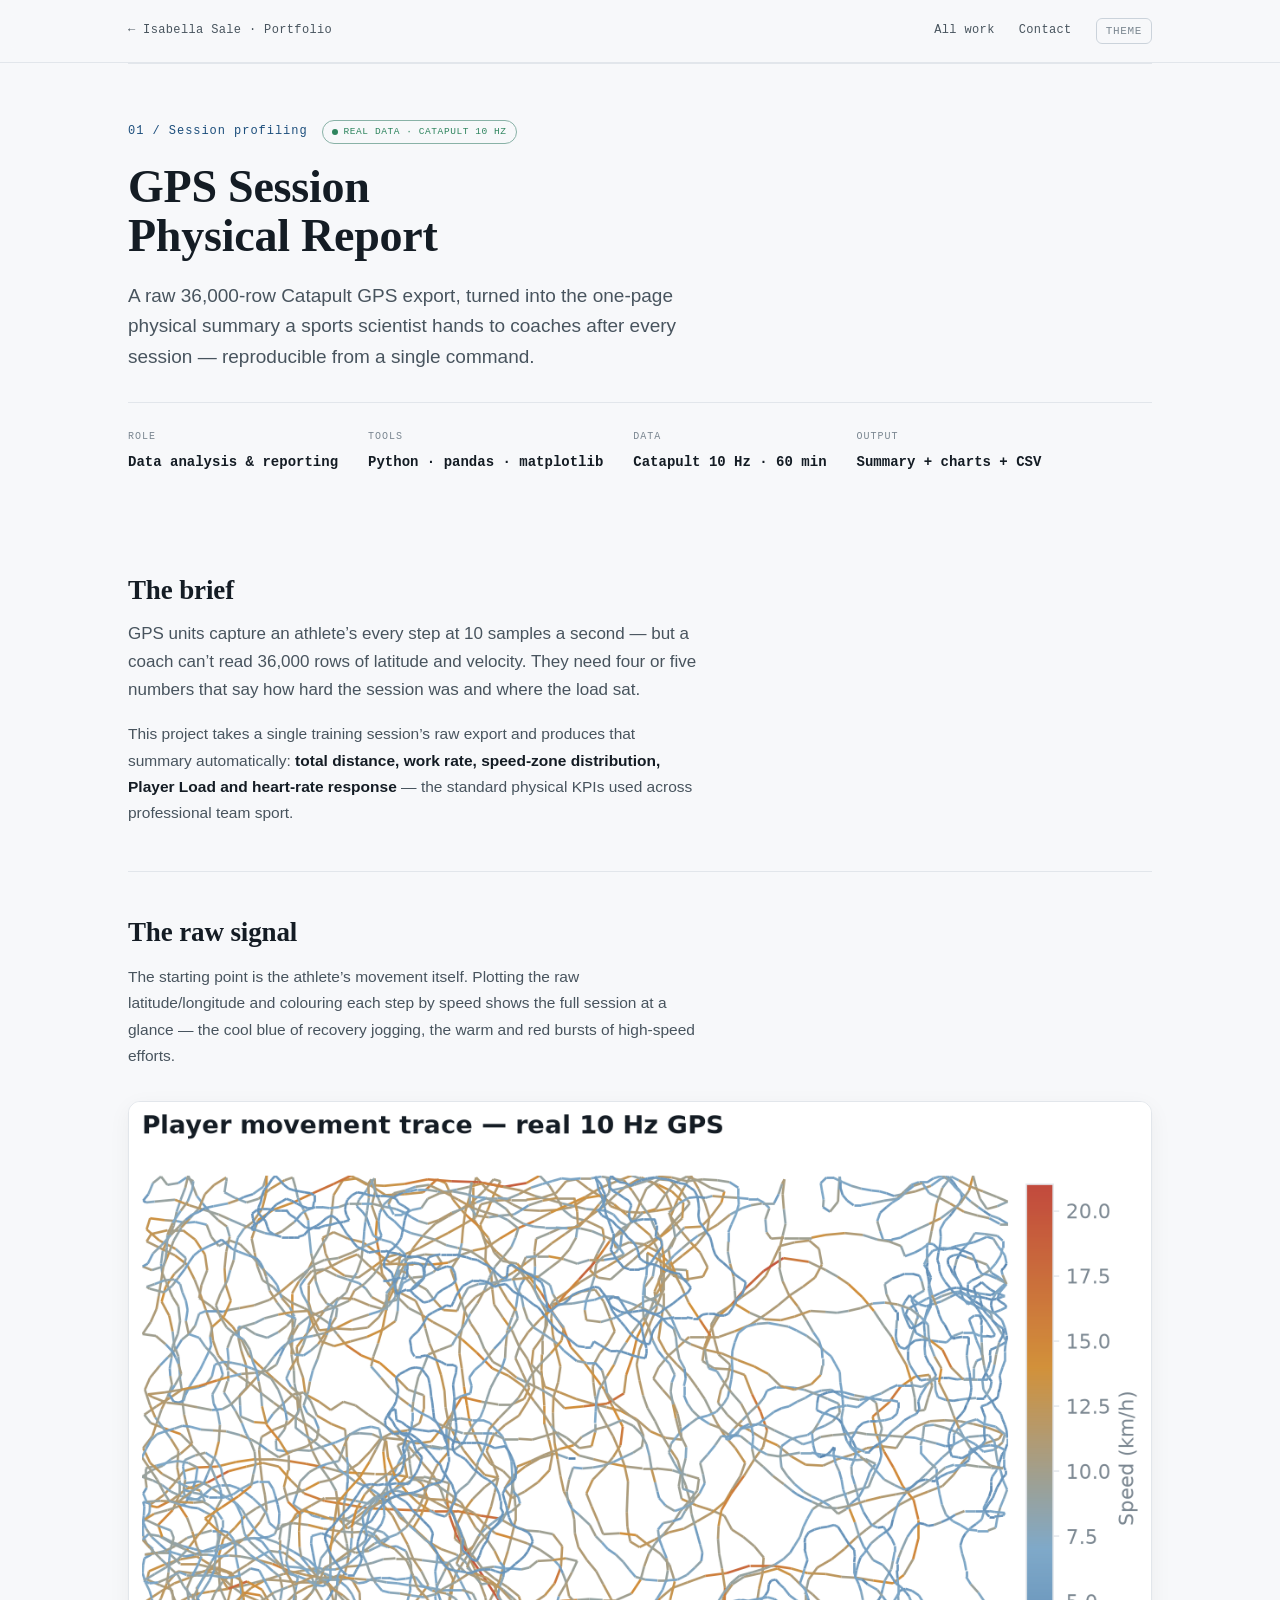
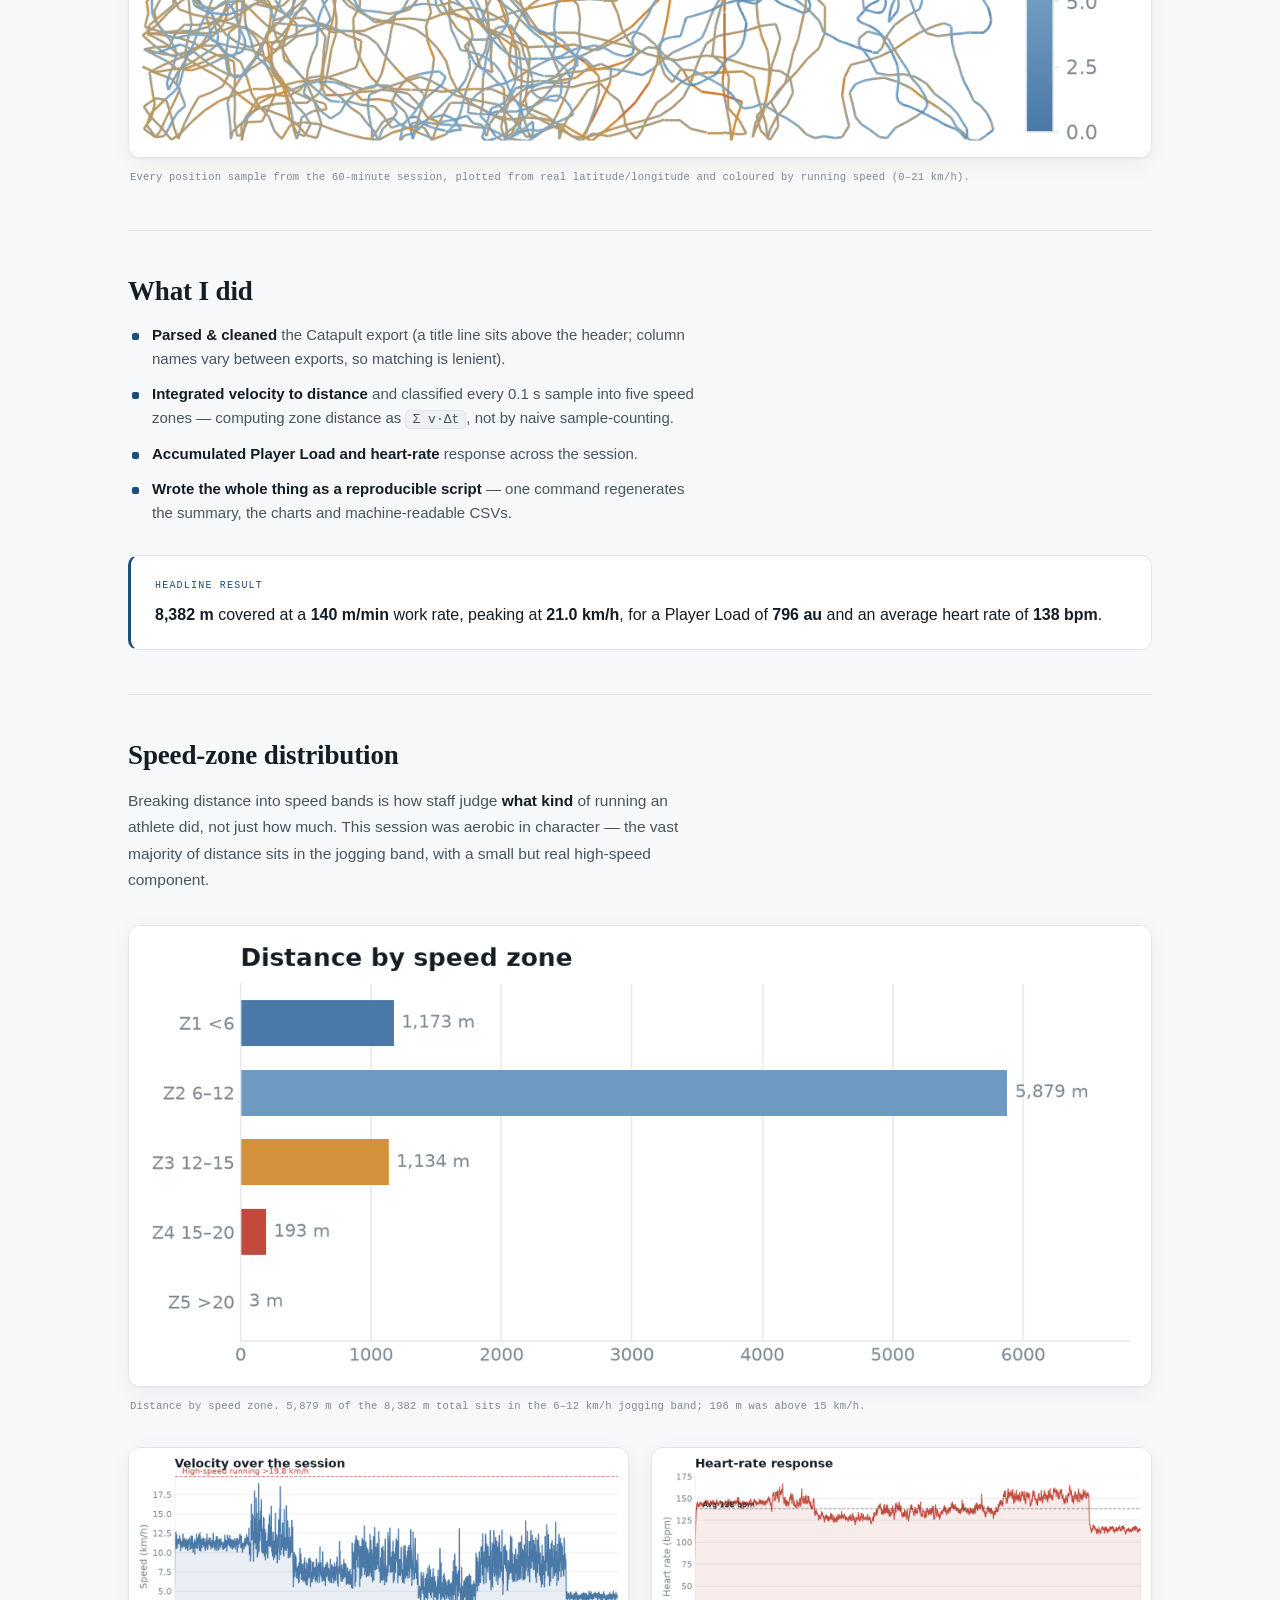
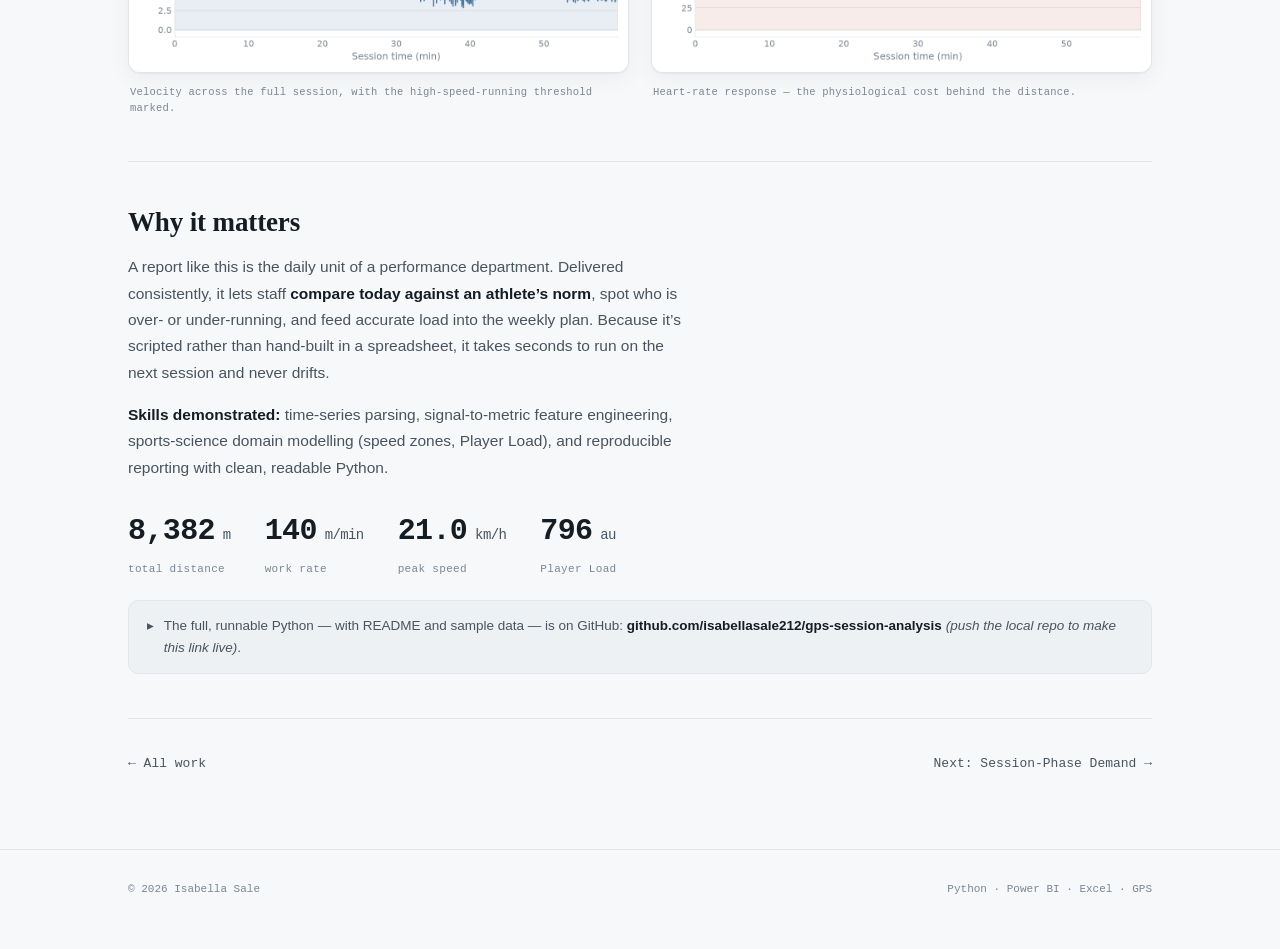
==== case-studies/01-gps-session.html @ 7d93a6e6 "Portfolio site: 5 case studies (GPS, phase demand, ACWR, readiness, lacrosse app)" ====
<!doctype html>
<html lang="en">
<head>
<meta charset="utf-8">
<meta name="viewport" content="width=device-width, initial-scale=1">
<title>GPS Session Physical Report — Isabella Sale</title>
<link rel="stylesheet" href="../assets/site.css">
  <link rel="icon" href="data:image/svg+xml,%3Csvg xmlns=%27http://www.w3.org/2000/svg%27 viewBox=%270 0 32 32%27%3E%3Crect width=%2732%27 height=%2732%27 rx=%277%27 fill=%27%231C4E7C%27/%3E%3Ctext x=%2716%27 y=%2722%27 font-family=%27Helvetica,Arial,sans-serif%27 font-size=%2714%27 font-weight=%27700%27 fill=%27white%27 text-anchor=%27middle%27%3EIS%3C/text%3E%3C/svg%3E">
</head>
<body>

<header class="bar">
  <div class="wrap bar-in">
    <a class="backlink" href="../index.html">← Isabella Sale · Portfolio</a>
    <nav>
      <a class="navlink" href="../index.html#work">All work</a>
      <a class="navlink" href="../index.html#contact">Contact</a>
      <button class="theme-btn" id="theme" aria-label="Toggle colour theme">Theme</button>
    </nav>
  </div>
</header>

<main class="wrap">
  <section class="cs-hero">
    <div class="cs-topline">
      <span class="idx" style="font-size:12px">01 / Session profiling</span>
      <span class="prov real"><span class="d"></span> Real data · Catapult 10 Hz</span>
    </div>
    <h1>GPS Session Physical Report</h1>
    <p class="sub">A raw 36,000-row Catapult GPS export, turned into the one-page physical summary a sports scientist hands to coaches after every session — reproducible from a single command.</p>
    <div class="cs-meta">
      <div class="m"><div class="mk">Role</div><div class="mv">Data analysis &amp; reporting</div></div>
      <div class="m"><div class="mk">Tools</div><div class="mv">Python · pandas · matplotlib</div></div>
      <div class="m"><div class="mk">Data</div><div class="mv">Catapult 10 Hz · 60 min</div></div>
      <div class="m"><div class="mk">Output</div><div class="mv">Summary + charts + CSV</div></div>
    </div>
  </section>

  <div class="cs-body">

    <section class="cs-block">
      <h2>The brief</h2>
      <p class="lead">GPS units capture an athlete’s every step at 10 samples a second — but a coach can’t read 36,000 rows of latitude and velocity. They need four or five numbers that say how hard the session was and where the load sat.</p>
      <div class="prose">
        <p>This project takes a single training session’s raw export and produces that summary automatically: <strong>total distance, work rate, speed-zone distribution, Player Load and heart-rate response</strong> — the standard physical KPIs used across professional team sport.</p>
      </div>
    </section>

    <section class="cs-block">
      <h2>The raw signal</h2>
      <div class="prose">
        <p>The starting point is the athlete’s movement itself. Plotting the raw latitude/longitude and colouring each step by speed shows the full session at a glance — the cool blue of recovery jogging, the warm and red bursts of high-speed efforts.</p>
      </div>
      <figure class="cs-fig">
        <div class="frame"><img src="../assets/gps_movement_trace.png" alt="Player movement trace from real 10 Hz GPS, coloured by running speed"></div>
        <figcaption>Every position sample from the 60-minute session, plotted from real latitude/longitude and coloured by running speed (0–21 km/h).</figcaption>
      </figure>
    </section>

    <section class="cs-block">
      <h2>What I did</h2>
      <div class="prose">
        <ul>
          <li><b>Parsed &amp; cleaned</b> the Catapult export (a title line sits above the header; column names vary between exports, so matching is lenient).</li>
          <li><b>Integrated velocity to distance</b> and classified every 0.1 s sample into five speed zones — computing zone distance as <code>Σ v·Δt</code>, not by naive sample-counting.</li>
          <li><b>Accumulated Player Load and heart-rate</b> response across the session.</li>
          <li><b>Wrote the whole thing as a reproducible script</b> — one command regenerates the summary, the charts and machine-readable CSVs.</li>
        </ul>
      </div>
      <div class="callout">
        <div class="ct">Headline result</div>
        <p><strong>8,382 m</strong> covered at a <strong>140 m/min</strong> work rate, peaking at <strong>21.0 km/h</strong>, for a Player Load of <strong>796 au</strong> and an average heart rate of <strong>138 bpm</strong>.</p>
      </div>
    </section>

    <section class="cs-block">
      <h2>Speed-zone distribution</h2>
      <div class="prose">
        <p>Breaking distance into speed bands is how staff judge <strong>what kind</strong> of running an athlete did, not just how much. This session was aerobic in character — the vast majority of distance sits in the jogging band, with a small but real high-speed component.</p>
      </div>
      <figure class="cs-fig">
        <div class="frame"><img src="../assets/speed_zones.png" alt="Bar chart of distance covered in each speed zone"></div>
        <figcaption>Distance by speed zone. 5,879 m of the 8,382 m total sits in the 6–12 km/h jogging band; 196 m was above 15 km/h.</figcaption>
      </figure>
      <div class="cs-figs2">
        <figure class="cs-fig">
          <div class="frame"><img src="../assets/velocity_time.png" alt="Velocity over the session"></div>
          <figcaption>Velocity across the full session, with the high-speed-running threshold marked.</figcaption>
        </figure>
        <figure class="cs-fig">
          <div class="frame"><img src="../assets/hr_response.png" alt="Heart-rate response over the session"></div>
          <figcaption>Heart-rate response — the physiological cost behind the distance.</figcaption>
        </figure>
      </div>
    </section>

    <section class="cs-block">
      <h2>Why it matters</h2>
      <div class="prose">
        <p>A report like this is the daily unit of a performance department. Delivered consistently, it lets staff <strong>compare today against an athlete’s norm</strong>, spot who is over- or under-running, and feed accurate load into the weekly plan. Because it’s scripted rather than hand-built in a spreadsheet, it takes seconds to run on the next session and never drifts.</p>
        <p><strong>Skills demonstrated:</strong> time-series parsing, signal-to-metric feature engineering, sports-science domain modelling (speed zones, Player Load), and reproducible reporting with clean, readable Python.</p>
      </div>
      <div class="cs-kpis">
        <div class="k"><div class="n tnum">8,382<small> m</small></div><div class="l">total distance</div></div>
        <div class="k"><div class="n tnum">140<small> m/min</small></div><div class="l">work rate</div></div>
        <div class="k"><div class="n tnum">21.0<small> km/h</small></div><div class="l">peak speed</div></div>
        <div class="k"><div class="n tnum">796<small> au</small></div><div class="l">Player Load</div></div>
      </div>
      <div class="demo-banner"><span>▸</span><span>The full, runnable Python — with README and sample data — is on GitHub: <b>github.com/isabellasale212/gps-session-analysis</b> <i>(push the local repo to make this link live)</i>.</span></div>
    </section>

    <nav class="cs-nav">
      <a href="../index.html">← All work</a>
      <a href="02-phase-demand.html">Next: Session-Phase Demand →</a>
    </nav>
  </div>
</main>

<footer>
  <div class="wrap foot-in">
    <span>© 2026 Isabella Sale</span>
    <span>Python · Power BI · Excel · GPS</span>
  </div>
</footer>
<script src="../assets/site.js"></script>
</body>
</html>
---- assets/site.css ----
/* ============================================================
   Isabella Sale — Portfolio site stylesheet
   ============================================================ */
:root{
  --paper:#F7F8FA; --panel:#FFFFFF; --panel2:#EEF1F4; --line:#E2E6EB; --line2:#CBD3DB;
  --ink:#141C24; --dim:#48545E; --mute:#7B8791;
  --accent:#1C4E7C; --accent-ink:#FFFFFF; --accent-wash:#EAF0F6;
  --cool:#4A79A8; --warm:#D2913A; --hot:#C24A3D; --good:#2E845E;
  --serif:"Iowan Old Style","Palatino Linotype",Palatino,"Book Antiqua",Georgia,serif;
  --sans:"Helvetica Neue",Helvetica,"Segoe UI",system-ui,-apple-system,Arial,sans-serif;
  --mono:ui-monospace,"SF Mono","Cascadia Code","Roboto Mono",Menlo,Consolas,monospace;
  --maxw:1080px;
  --shadow:0 1px 1px rgba(20,28,36,.04),0 6px 22px rgba(20,28,36,.05);
}
@media (prefers-color-scheme: dark){
  :root{ --paper:#0F151A; --panel:#161D24; --panel2:#1B232B; --line:#25303A; --line2:#33424D;
    --ink:#E7EDF1; --dim:#A3AFB9; --mute:#6C7A85; --accent:#5FA0D6; --accent-ink:#0E141A; --accent-wash:#16242F;
    --cool:#6BA3D6; --warm:#E1B061; --hot:#E06B5E; --good:#45B487;
    --shadow:0 1px 1px rgba(0,0,0,.3),0 8px 26px rgba(0,0,0,.38); }
}
:root[data-theme="light"]{ --paper:#F7F8FA; --panel:#FFFFFF; --panel2:#EEF1F4; --line:#E2E6EB; --line2:#CBD3DB;
  --ink:#141C24; --dim:#48545E; --mute:#7B8791; --accent:#1C4E7C; --accent-ink:#FFFFFF; --accent-wash:#EAF0F6;
  --cool:#4A79A8; --warm:#D2913A; --hot:#C24A3D; --good:#2E845E;
  --shadow:0 1px 1px rgba(20,28,36,.04),0 6px 22px rgba(20,28,36,.05); }
:root[data-theme="dark"]{ --paper:#0F151A; --panel:#161D24; --panel2:#1B232B; --line:#25303A; --line2:#33424D;
  --ink:#E7EDF1; --dim:#A3AFB9; --mute:#6C7A85; --accent:#5FA0D6; --accent-ink:#0E141A; --accent-wash:#16242F;
  --cool:#6BA3D6; --warm:#E1B061; --hot:#E06B5E; --good:#45B487;
  --shadow:0 1px 1px rgba(0,0,0,.3),0 8px 26px rgba(0,0,0,.38); }

*{ box-sizing:border-box; }
html{ scroll-behavior:smooth; }
@media (prefers-reduced-motion:reduce){ html{ scroll-behavior:auto; } }
body{ margin:0; background:var(--paper); color:var(--ink); font-family:var(--sans); font-size:16px; line-height:1.65; -webkit-font-smoothing:antialiased; text-rendering:optimizeLegibility; }
.wrap{ max-width:var(--maxw); margin:0 auto; padding:0 28px; }
::selection{ background:var(--accent-wash); }
h1,h2,h3,h4{ font-family:var(--serif); font-weight:600; margin:0; text-wrap:balance; letter-spacing:-.005em; }
.eyebrow{ font-family:var(--mono); font-size:11px; letter-spacing:.2em; text-transform:uppercase; color:var(--mute); margin:0; }
.tnum{ font-variant-numeric:tabular-nums; }
.mono{ font-family:var(--mono); }
a{ color:inherit; }

/* top bar */
header.bar{ position:sticky; top:0; z-index:50; background:color-mix(in srgb,var(--paper) 86%,transparent); backdrop-filter:saturate(1.3) blur(9px); border-bottom:1px solid var(--line); }
.bar-in{ display:flex; align-items:center; justify-content:space-between; height:62px; }
.brand{ display:flex; align-items:baseline; gap:10px; font-family:var(--serif); font-size:18px; font-weight:600; letter-spacing:-.01em; text-decoration:none; color:var(--ink); }
.brand .role{ font-family:var(--mono); font-size:10px; letter-spacing:.14em; text-transform:uppercase; color:var(--mute); }
@media (max-width:660px){ .brand .role{ display:none; } }
.bar nav{ display:flex; align-items:center; gap:24px; }
.bar nav a{ font-family:var(--mono); font-size:12px; letter-spacing:.03em; text-decoration:none; color:var(--dim); transition:color .15s; }
.bar nav a:hover{ color:var(--ink); }
.theme-btn{ font-family:var(--mono); font-size:11px; letter-spacing:.06em; cursor:pointer; background:transparent; color:var(--mute); border:1px solid var(--line2); border-radius:6px; padding:6px 9px; text-transform:uppercase; }
.theme-btn:hover{ color:var(--ink); border-color:var(--mute); }
@media (max-width:700px){ .bar nav .navlink{ display:none; } }
.backlink{ font-family:var(--mono); font-size:12px; letter-spacing:.03em; color:var(--dim); text-decoration:none; display:inline-flex; gap:7px; align-items:center; }
.backlink:hover{ color:var(--ink); }

/* hero */
.hero{ padding:72px 0 60px; }
.hero-grid{ display:grid; grid-template-columns:1fr 1fr; gap:56px; align-items:center; }
@media (max-width:900px){ .hero-grid{ grid-template-columns:1fr; gap:40px; } }
.hero h1{ font-size:clamp(33px,4.7vw,52px); line-height:1.08; margin:20px 0 0; }
.hero h1 em{ font-style:italic; color:var(--accent); }
.lede{ font-size:clamp(16px,1.5vw,18.5px); color:var(--dim); max-width:44ch; margin:22px 0 0; line-height:1.6; }
.cta-row{ display:flex; flex-wrap:wrap; gap:14px; align-items:center; margin-top:30px; }
.btn{ display:inline-flex; align-items:center; gap:8px; font-family:var(--mono); font-size:12.5px; letter-spacing:.03em; text-decoration:none; padding:12px 18px; border-radius:8px; border:1px solid transparent; transition:background .15s,border-color .15s,transform .1s; }
.btn:active{ transform:translateY(1px); }
.btn.primary{ background:var(--accent); color:var(--accent-ink); }
.btn.primary:hover{ filter:brightness(1.06); }
.btn.ghost{ color:var(--ink); border-color:var(--line2); }
.btn.ghost:hover{ background:var(--panel); border-color:var(--mute); }

.glance{ display:flex; flex-wrap:wrap; gap:9px; margin-top:26px; }
.chip{ font-family:var(--mono); font-size:11px; letter-spacing:.03em; color:var(--dim); background:var(--panel2); border:1px solid var(--line); border-radius:20px; padding:7px 13px; }
.chip b{ color:var(--ink); font-weight:650; }

figure.fig{ margin:0; }
.fig-frame{ background:var(--panel); border:1px solid var(--line); border-radius:12px; box-shadow:var(--shadow); overflow:hidden; }
#pitch{ display:block; width:100%; height:auto; background:var(--panel); }
.fig-foot{ display:grid; grid-template-columns:repeat(3,1fr); border-top:1px solid var(--line); }
.fstat{ padding:13px 16px; border-right:1px solid var(--line); }
.fstat:last-child{ border-right:0; }
.fstat .k{ font-family:var(--mono); font-size:10px; letter-spacing:.12em; text-transform:uppercase; color:var(--mute); }
.fstat .v{ font-family:var(--mono); font-weight:600; font-size:19px; margin-top:4px; letter-spacing:-.01em; }
.fstat .v small{ font-size:11px; color:var(--dim); font-weight:400; }
figcaption{ font-family:var(--mono); font-size:10.5px; color:var(--mute); margin-top:12px; letter-spacing:.02em; padding-left:2px; line-height:1.5; }

/* sections */
section{ padding:60px 0; border-top:1px solid var(--line); }
.sec-head{ max-width:60ch; margin-bottom:38px; }
.sec-head h2{ font-size:clamp(24px,3vw,33px); line-height:1.15; margin-top:12px; }
.sec-head p{ color:var(--dim); margin:14px 0 0; }

/* overview dashboard */
.dash-frame{ background:var(--panel); border:1px solid var(--line); border-radius:16px; box-shadow:var(--shadow); overflow:hidden; }
.dash-head{ display:flex; align-items:center; justify-content:space-between; gap:12px; flex-wrap:wrap; padding:18px 22px; border-bottom:1px solid var(--line); }
.dash-head .t{ font-family:var(--mono); font-size:11px; letter-spacing:.16em; text-transform:uppercase; color:var(--mute); }
.dash{ display:grid; grid-template-columns:repeat(6,1fr); }
@media (max-width:900px){ .dash{ grid-template-columns:repeat(3,1fr); } }
@media (max-width:520px){ .dash{ grid-template-columns:repeat(2,1fr); } }
.tile{ padding:22px 20px; border-right:1px solid var(--line); border-bottom:1px solid var(--line); display:flex; flex-direction:column; gap:4px; }
.tile .tl{ font-family:var(--mono); font-size:9.5px; letter-spacing:.1em; text-transform:uppercase; color:var(--mute); }
.tile .tn{ font-family:var(--mono); font-weight:600; font-size:29px; letter-spacing:-.02em; line-height:1.05; margin-top:2px; }
.tile .tn.accent{ color:var(--accent); }
.tile .tn small{ font-size:13px; font-weight:400; color:var(--dim); }
.tile .ts{ font-size:11.5px; color:var(--dim); line-height:1.35; }
.tile.wide{ grid-column:span 3; }
@media (max-width:900px){ .tile.wide{ grid-column:span 3; } }
@media (max-width:520px){ .tile.wide{ grid-column:span 2; } }
.zonebar{ display:flex; height:14px; border-radius:4px; overflow:hidden; margin-top:8px; }
.zonebar i{ display:block; height:100%; }

/* capabilities */
.caps{ display:grid; grid-template-columns:repeat(4,1fr); gap:1px; background:var(--line); border:1px solid var(--line); border-radius:12px; overflow:hidden; }
@media (max-width:820px){ .caps{ grid-template-columns:repeat(2,1fr); } }
@media (max-width:440px){ .caps{ grid-template-columns:1fr; } }
.cap{ background:var(--panel); padding:24px 22px; display:flex; flex-direction:column; gap:9px; }
.cap .ico{ width:26px; height:26px; color:var(--accent); }
.cap h3{ font-family:var(--sans); font-weight:650; font-size:15px; letter-spacing:-.01em; }
.cap p{ margin:0; font-size:13.5px; color:var(--dim); line-height:1.55; }
.cap .tools{ font-family:var(--mono); font-size:10.5px; color:var(--mute); letter-spacing:.04em; margin-top:auto; padding-top:6px; }

/* project cards (now links) */
.proj{ display:flex; flex-direction:column; gap:26px; }
.card{ background:var(--panel); border:1px solid var(--line); border-radius:14px; box-shadow:var(--shadow); overflow:hidden; display:grid; grid-template-columns:1.1fr .9fr; text-decoration:none; color:inherit; transition:border-color .15s, transform .12s, box-shadow .15s; }
.card:hover{ border-color:var(--accent); transform:translateY(-2px); box-shadow:0 2px 4px rgba(20,28,36,.05),0 14px 34px rgba(20,28,36,.09); }
.card.flip .viz{ order:-1; border-left:0; border-right:1px solid var(--line); }
@media (max-width:840px){ .card,.card.flip{ grid-template-columns:1fr; } .card.flip .viz{ order:0; border-right:0; } }
.card .body{ padding:30px 30px 32px; display:flex; flex-direction:column; }
.card-top{ display:flex; align-items:center; justify-content:space-between; gap:12px; }
.idx{ font-family:var(--mono); font-size:11px; color:var(--accent); letter-spacing:.08em; }
.prov{ display:inline-flex; align-items:center; gap:6px; font-family:var(--mono); font-size:9.5px; letter-spacing:.06em; text-transform:uppercase; padding:3px 9px; border-radius:20px; border:1px solid var(--line2); white-space:nowrap; }
.prov .d{ width:6px; height:6px; border-radius:50%; background:currentColor; flex:none; }
.prov.real{ color:var(--good); border-color:color-mix(in srgb,var(--good) 42%,var(--line2)); }
.prov.demo{ color:var(--mute); }
.card h3{ font-size:23px; margin-top:12px; }
.card .role{ font-family:var(--mono); font-size:11px; color:var(--mute); letter-spacing:.04em; margin-top:7px; text-transform:uppercase; }
.card p.desc{ color:var(--ink); font-size:15.5px; font-weight:500; line-height:1.55; margin:16px 0 0; }
.tag-row{ display:flex; flex-wrap:wrap; gap:8px; margin-top:20px; }
.tag{ font-family:var(--mono); font-size:10.5px; letter-spacing:.05em; text-transform:uppercase; padding:4px 9px; border-radius:5px; background:var(--panel2); color:var(--dim); }
.kpis{ display:flex; flex-wrap:wrap; gap:26px; margin-top:24px; padding-top:20px; border-top:1px solid var(--line); }
.kpi .n{ font-family:var(--mono); font-weight:600; font-size:26px; letter-spacing:-.02em; }
.kpi .n small{ font-size:12px; color:var(--dim); font-weight:400; }
.kpi .n.up{ color:var(--good); } .kpi .n.dn{ color:var(--hot); }
.kpi .l{ font-size:11px; color:var(--mute); font-family:var(--mono); letter-spacing:.03em; margin-top:2px; }
.cs-go{ font-family:var(--mono); font-size:12px; letter-spacing:.04em; color:var(--accent); margin-top:22px; display:inline-flex; align-items:center; gap:7px; }
.card:hover .cs-go{ gap:11px; }
.viz{ border-left:1px solid var(--line); background:var(--panel2); padding:24px; display:flex; flex-direction:column; }
.viz .vtitle{ font-family:var(--mono); font-size:10px; letter-spacing:.12em; text-transform:uppercase; color:var(--mute); margin-bottom:14px; }
.viz svg{ width:100%; height:auto; }
.viz svg text{ font-family:var(--mono); }
.legend{ display:flex; flex-wrap:wrap; gap:14px; margin-top:14px; font-family:var(--mono); font-size:10px; color:var(--dim); }
.legend span{ display:inline-flex; align-items:center; gap:6px; }
.swatch{ width:9px; height:9px; border-radius:2px; display:inline-block; }

/* research */
.research{ display:grid; grid-template-columns:1.4fr 1fr; gap:24px; }
@media (max-width:840px){ .research{ grid-template-columns:1fr; } }
.rcard{ background:var(--panel); border:1px solid var(--line); border-radius:14px; padding:28px; box-shadow:var(--shadow); display:flex; flex-direction:column; }
.rcard .rmeta{ font-family:var(--mono); font-size:10.5px; letter-spacing:.05em; text-transform:uppercase; color:var(--mute); }
.rcard h3{ font-size:20px; margin-top:12px; line-height:1.28; }
.rcard .q{ color:var(--dim); font-size:14px; margin-top:12px; line-height:1.6; }
.rfind{ display:flex; align-items:baseline; gap:12px; padding-top:18px; margin-top:auto; border-top:1px solid var(--line); }
.rfind:first-of-type{ margin-top:20px; }
.rfind .rn{ font-family:var(--mono); font-weight:600; font-size:18px; color:var(--accent); white-space:nowrap; }
.rfind .rl{ font-size:12.5px; color:var(--dim); line-height:1.4; }
.rtake{ font-size:13px; color:var(--dim); margin-top:14px; line-height:1.55; }
.rtake b{ color:var(--ink); font-weight:650; }

/* progressive disclosure */
details.method{ margin-top:18px; }
details.method summary{ display:inline-flex; align-items:center; font-family:var(--mono); font-size:10.5px; letter-spacing:.06em; text-transform:uppercase; color:var(--accent); cursor:pointer; list-style:none; padding:7px 14px; border:1px solid color-mix(in srgb,var(--accent) 35%,var(--line2)); border-radius:20px; transition:background .15s; }
details.method summary:hover{ background:var(--accent-wash); }
details.method summary::-webkit-details-marker{ display:none; }
details.method summary span{ display:none; }
details.method summary::after{ content:"＋  read more"; }
details.method[open] summary::after{ content:"−  show less"; }
details.method p{ font-size:13.5px; color:var(--dim); line-height:1.6; margin:14px 0 2px; }

/* approach */
.method-steps{ display:grid; grid-template-columns:repeat(3,1fr); gap:24px; }
@media (max-width:780px){ .method-steps{ grid-template-columns:1fr; } }
.step{ padding-top:22px; border-top:2px solid var(--accent); }
.step .num{ font-family:var(--mono); font-size:11px; color:var(--mute); letter-spacing:.08em; }
.step h3{ font-family:var(--sans); font-weight:650; font-size:17px; margin-top:10px; letter-spacing:-.01em; }
.step p{ font-size:14px; color:var(--dim); margin:10px 0 0; line-height:1.6; }

/* contact */
.contact{ display:grid; grid-template-columns:1.15fr 1fr; gap:40px; align-items:center; }
@media (max-width:760px){ .contact{ grid-template-columns:1fr; gap:28px; } }
.contact h2{ font-size:clamp(26px,3.4vw,36px); line-height:1.12; }
.contact p{ color:var(--dim); margin-top:14px; max-width:42ch; }
.clist{ display:flex; flex-direction:column; gap:10px; }
.crow{ display:flex; align-items:center; gap:14px; text-decoration:none; font-family:var(--mono); font-size:13.5px; padding:15px 17px; border:1px solid var(--line); border-radius:10px; background:var(--panel); transition:border-color .15s,transform .1s; }
.crow:hover{ border-color:var(--accent); transform:translateX(3px); }
.crow .ck{ color:var(--mute); font-size:10px; letter-spacing:.12em; text-transform:uppercase; width:68px; flex:none; }
.crow .cv{ color:var(--ink); }

footer{ border-top:1px solid var(--line); padding:30px 0 52px; }
.foot-in{ display:flex; justify-content:space-between; flex-wrap:wrap; gap:10px; font-family:var(--mono); font-size:11px; color:var(--mute); }

/* ============ case-study pages ============ */
.cs-hero{ padding:56px 0 44px; }
.cs-hero .eyebrow{ margin-bottom:16px; }
.cs-topline{ display:flex; align-items:center; gap:14px; flex-wrap:wrap; margin-bottom:18px; }
.cs-hero h1{ font-size:clamp(30px,4.4vw,46px); line-height:1.08; max-width:20ch; }
.cs-hero .sub{ font-size:clamp(16px,1.6vw,19px); color:var(--dim); max-width:56ch; margin-top:20px; line-height:1.6; }
.cs-meta{ display:flex; flex-wrap:wrap; gap:30px; margin-top:30px; padding-top:26px; border-top:1px solid var(--line); }
.cs-meta .m .mk{ font-family:var(--mono); font-size:10px; letter-spacing:.1em; text-transform:uppercase; color:var(--mute); }
.cs-meta .m .mv{ font-family:var(--mono); font-size:14px; margin-top:5px; color:var(--ink); font-weight:600; }
.cs-body{ padding:12px 0 40px; }
.cs-grid{ display:grid; grid-template-columns:minmax(0,1fr); gap:0; }
.cs-block{ padding:44px 0; border-top:1px solid var(--line); }
.cs-block:first-child{ border-top:0; }
.cs-block h2{ font-size:clamp(20px,2.6vw,27px); line-height:1.2; }
.cs-block .lead{ color:var(--dim); font-size:17px; margin-top:14px; max-width:62ch; }
.prose{ max-width:64ch; }
.prose p{ color:var(--dim); font-size:15.5px; line-height:1.7; margin:16px 0 0; }
.prose p strong{ color:var(--ink); font-weight:650; }
.prose ul{ margin:16px 0 0; padding-left:0; list-style:none; display:flex; flex-direction:column; gap:11px; }
.prose ul li{ position:relative; padding-left:24px; color:var(--dim); font-size:15px; line-height:1.6; }
.prose ul li::before{ content:""; position:absolute; left:4px; top:10px; width:7px; height:7px; border-radius:2px; background:var(--accent); }
.prose ul li b{ color:var(--ink); font-weight:650; }
.prose code{ font-family:var(--mono); font-size:13px; background:var(--panel2); border:1px solid var(--line); border-radius:5px; padding:1px 6px; }

.cs-fig{ margin:32px 0 0; }
.cs-fig .frame{ background:#FFFFFF; border:1px solid var(--line); border-radius:12px; overflow:hidden; box-shadow:var(--shadow); }
.cs-fig img{ display:block; width:100%; height:auto; }
.cs-fig figcaption{ margin-top:12px; }
.cs-figs2{ display:grid; grid-template-columns:1fr 1fr; gap:22px; margin-top:32px; }
@media (max-width:720px){ .cs-figs2{ grid-template-columns:1fr; } }
.cs-figs2 .cs-fig{ margin:0; }

.cs-kpis{ display:flex; flex-wrap:wrap; gap:34px; margin-top:26px; }
.cs-kpis .k .n{ font-family:var(--mono); font-weight:600; font-size:30px; letter-spacing:-.02em; }
.cs-kpis .k .n small{ font-size:14px; color:var(--dim); font-weight:400; }
.cs-kpis .k .l{ font-family:var(--mono); font-size:11px; color:var(--mute); letter-spacing:.03em; margin-top:3px; }

.callout{ background:var(--panel); border:1px solid var(--line); border-left:3px solid var(--accent); border-radius:10px; padding:22px 24px; margin-top:30px; }
.callout .ct{ font-family:var(--mono); font-size:10px; letter-spacing:.12em; text-transform:uppercase; color:var(--accent); }
.callout p{ margin:8px 0 0; color:var(--ink); font-size:16px; line-height:1.55; }

.cs-nav{ display:flex; justify-content:space-between; gap:16px; flex-wrap:wrap; padding:34px 0; border-top:1px solid var(--line); }
.cs-nav a{ font-family:var(--mono); font-size:13px; text-decoration:none; color:var(--dim); display:inline-flex; gap:8px; align-items:center; }
.cs-nav a:hover{ color:var(--accent); }

.demo-banner{ background:var(--panel2); border:1px solid var(--line); border-radius:10px; padding:14px 18px; margin-top:22px; font-size:13.5px; color:var(--dim); display:flex; gap:10px; align-items:flex-start; }
.demo-banner b{ color:var(--ink); }

/* phone screenshot gallery */
.cs-phones{ display:grid; grid-template-columns:repeat(4,1fr); gap:18px; margin-top:30px; }
@media (max-width:820px){ .cs-phones{ grid-template-columns:repeat(2,1fr); } }
.cs-phones figure{ margin:0; }
.cs-phones img{ width:100%; height:auto; display:block; border-radius:12px; border:1px solid var(--line); box-shadow:var(--shadow); background:#fff; }
.cs-phones .pcap{ font-family:var(--mono); font-size:10.5px; color:var(--mute); text-align:center; margin-top:9px; letter-spacing:.03em; }

.reveal{ opacity:0; transform:translateY(14px); transition:opacity .55s ease,transform .55s ease; }
.reveal.in{ opacity:1; transform:none; }
@media (prefers-reduced-motion:reduce){ .reveal{ opacity:1; transform:none; transition:none; } }
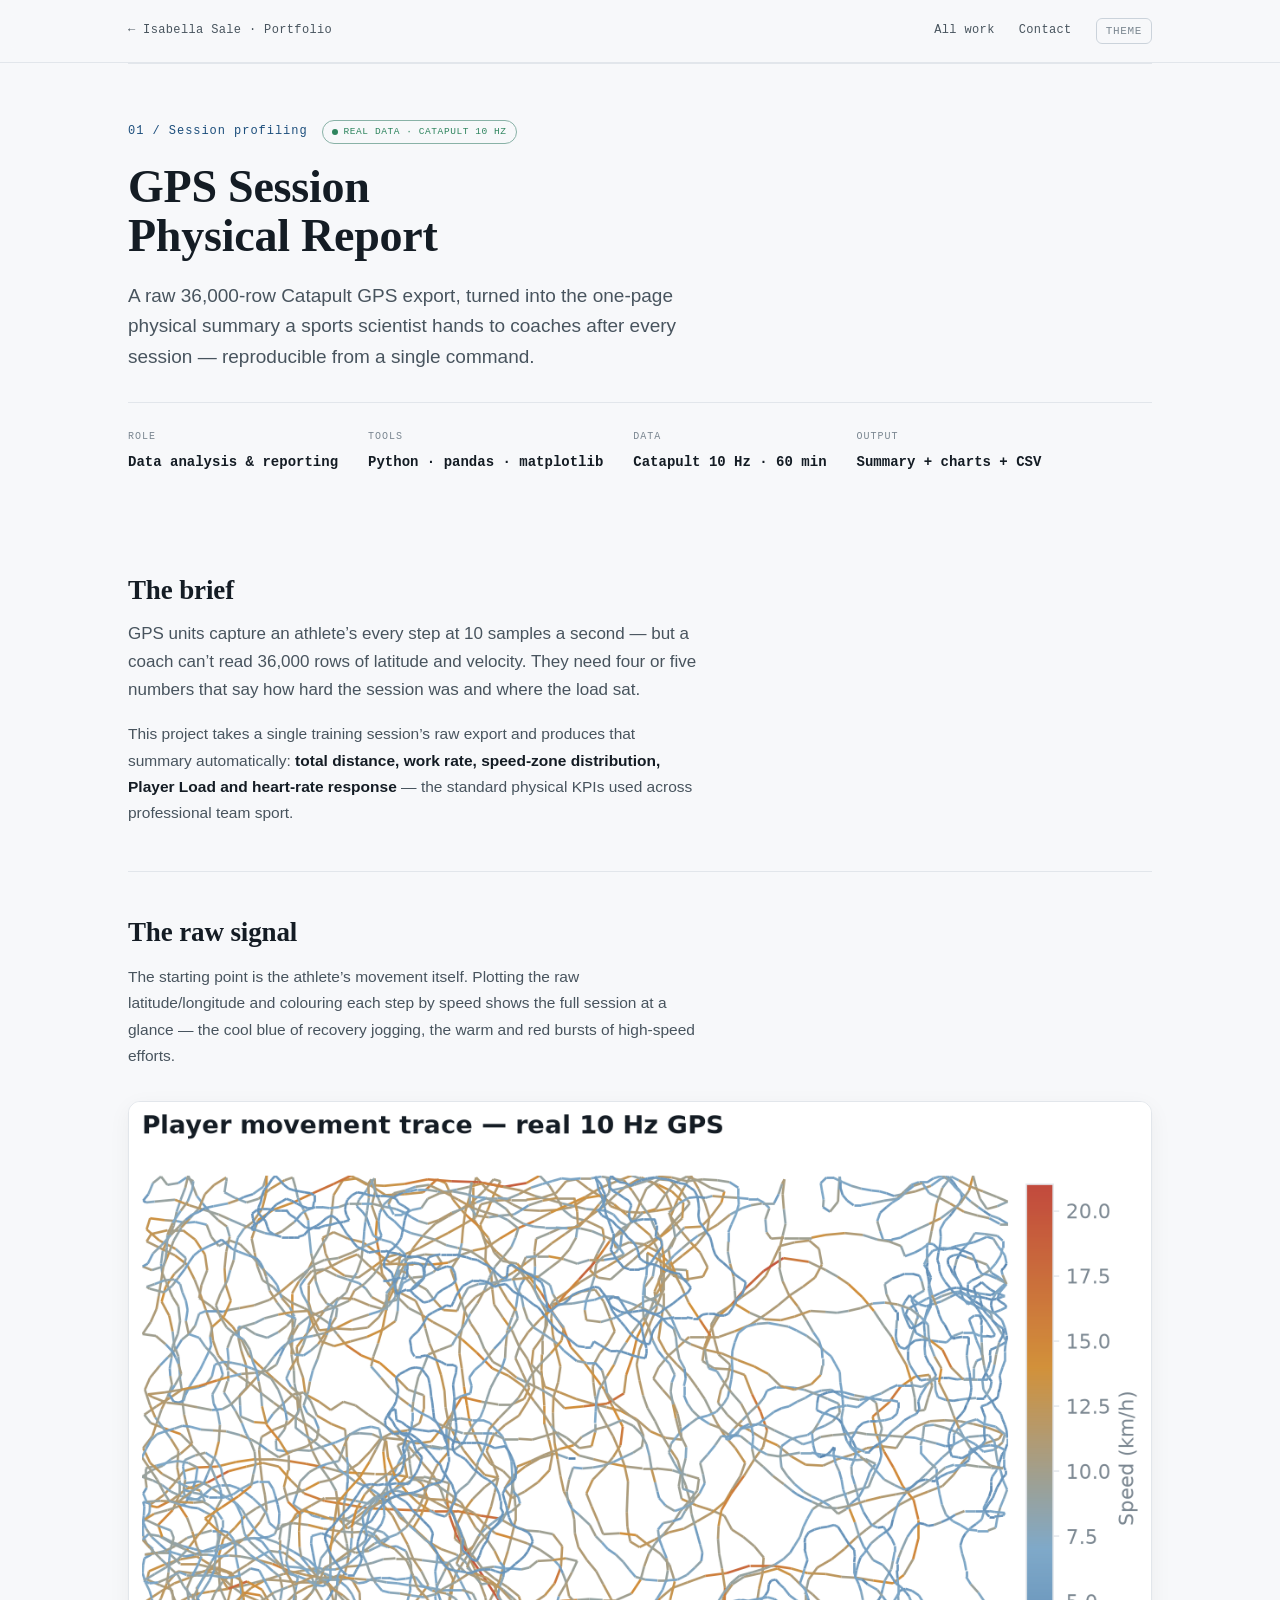
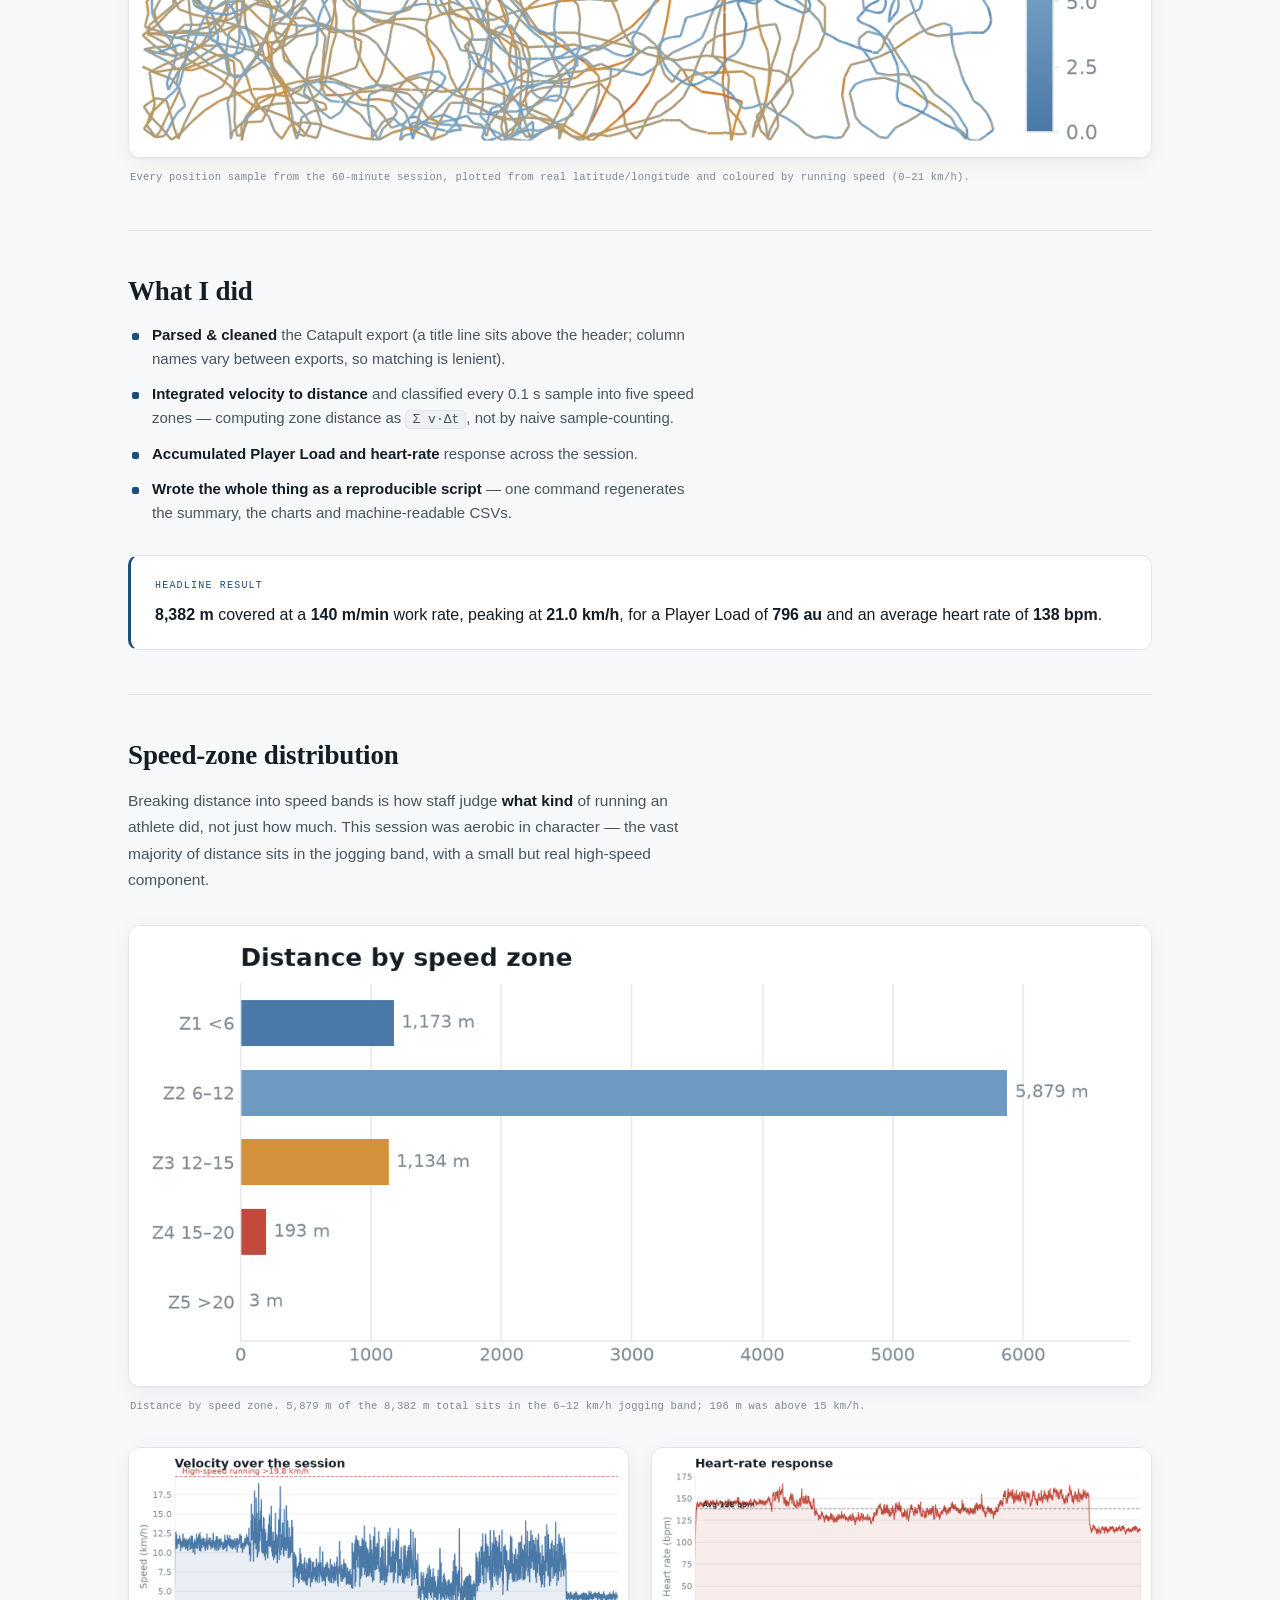
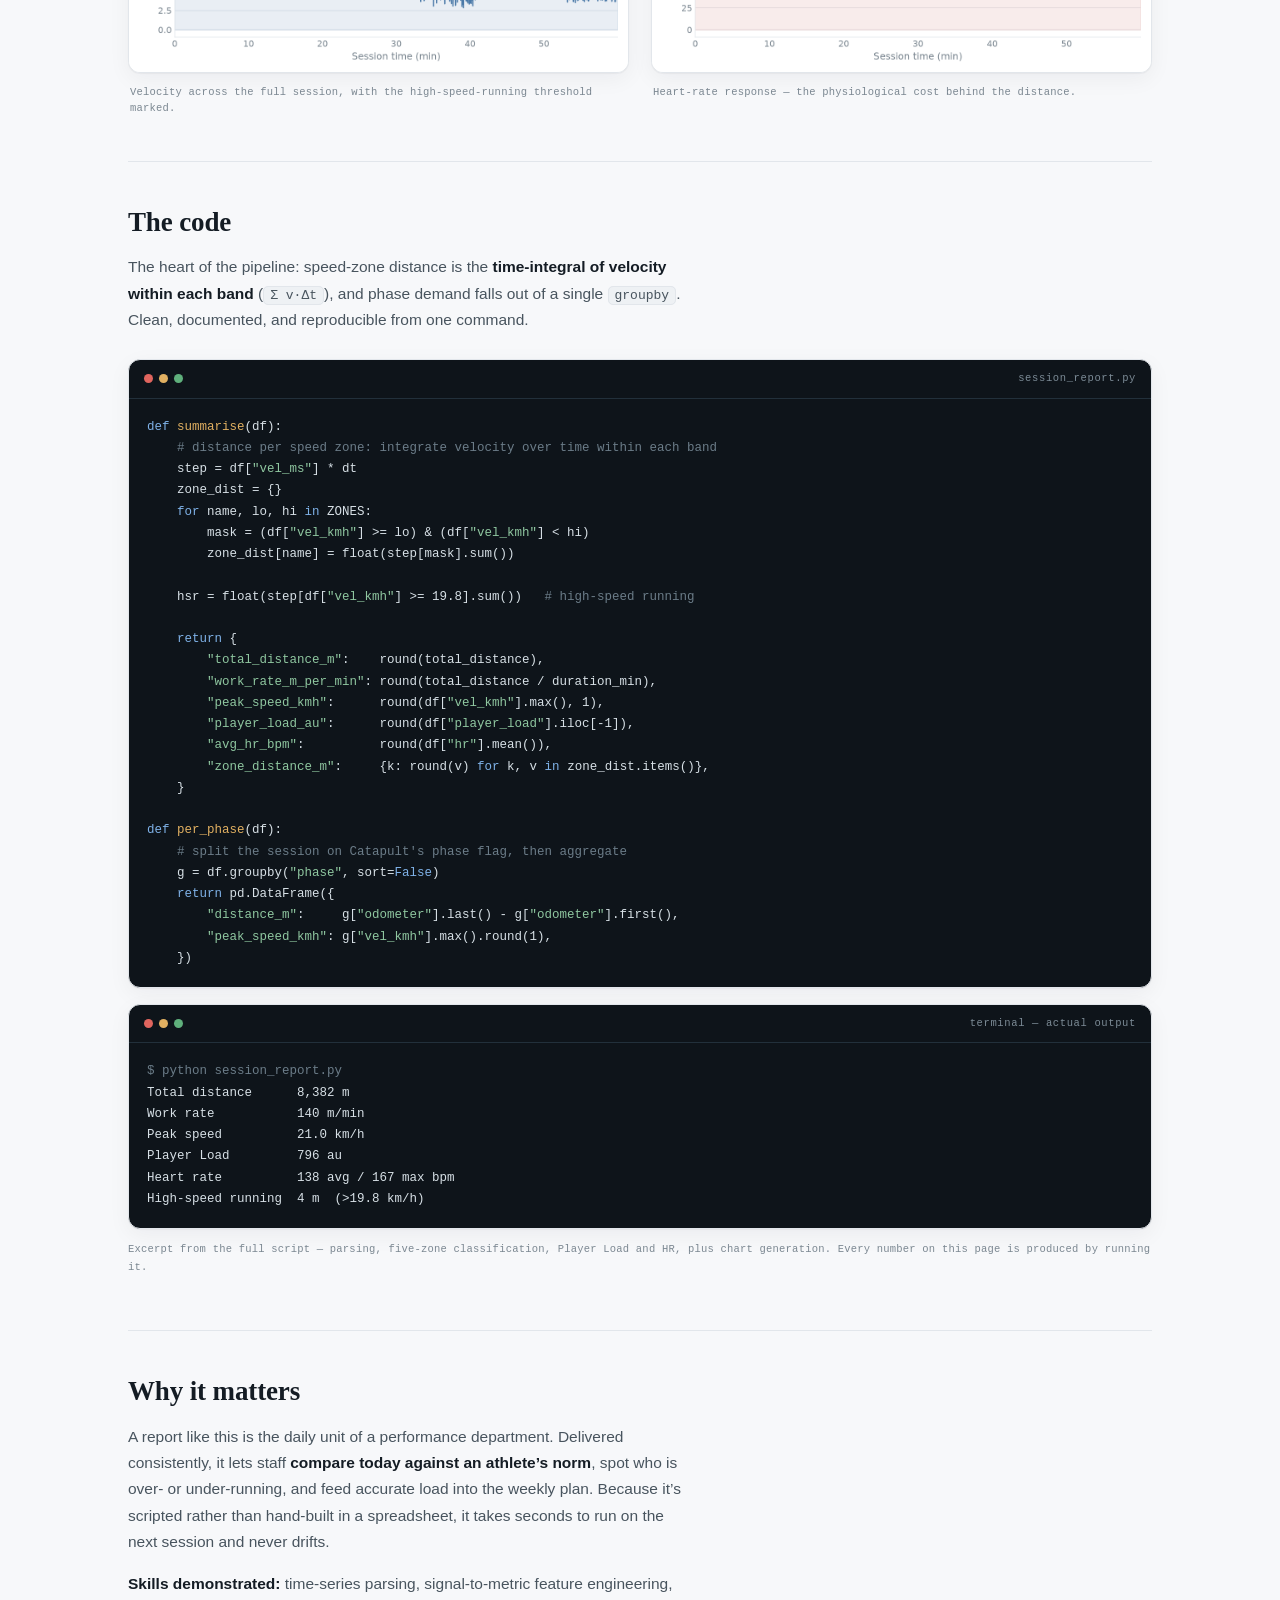
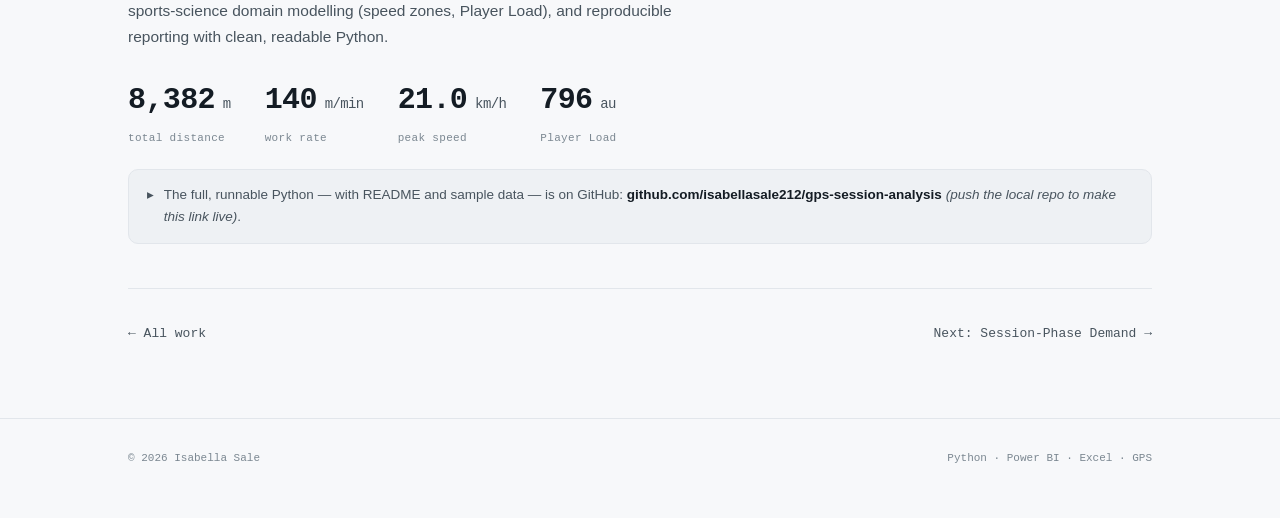
==== commit df253354: "Upgrade: interactive dashboard, on-site code, dissertation case study" ====
--- a/case-studies/01-gps-session.html
+++ b/case-studies/01-gps-session.html
@@ -95,6 +95,53 @@
     </section>
 
     <section class="cs-block">
+      <h2>The code</h2>
+      <div class="prose">
+        <p>The heart of the pipeline: speed-zone distance is the <strong>time-integral of velocity within each band</strong> (<code>Σ v·Δt</code>), and phase demand falls out of a single <code>groupby</code>. Clean, documented, and reproducible from one command.</p>
+      </div>
+      <div class="code">
+        <div class="chd"><span class="dots"><i style="background:#E0655E"></i><i style="background:#E1B061"></i><i style="background:#5FB07C"></i></span><span>session_report.py</span></div>
+<pre><span class="kw">def</span> <span class="fn">summarise</span>(df):
+    <span class="cmt"># distance per speed zone: integrate velocity over time within each band</span>
+    step = df[<span class="str">"vel_ms"</span>] * dt
+    zone_dist = {}
+    <span class="kw">for</span> name, lo, hi <span class="kw">in</span> ZONES:
+        mask = (df[<span class="str">"vel_kmh"</span>] &gt;= lo) &amp; (df[<span class="str">"vel_kmh"</span>] &lt; hi)
+        zone_dist[name] = float(step[mask].sum())
+
+    hsr = float(step[df[<span class="str">"vel_kmh"</span>] &gt;= 19.8].sum())   <span class="cmt"># high-speed running</span>
+
+    <span class="kw">return</span> {
+        <span class="str">"total_distance_m"</span>:    round(total_distance),
+        <span class="str">"work_rate_m_per_min"</span>: round(total_distance / duration_min),
+        <span class="str">"peak_speed_kmh"</span>:      round(df[<span class="str">"vel_kmh"</span>].max(), 1),
+        <span class="str">"player_load_au"</span>:      round(df[<span class="str">"player_load"</span>].iloc[-1]),
+        <span class="str">"avg_hr_bpm"</span>:          round(df[<span class="str">"hr"</span>].mean()),
+        <span class="str">"zone_distance_m"</span>:     {k: round(v) <span class="kw">for</span> k, v <span class="kw">in</span> zone_dist.items()},
+    }
+
+<span class="kw">def</span> <span class="fn">per_phase</span>(df):
+    <span class="cmt"># split the session on Catapult's phase flag, then aggregate</span>
+    g = df.groupby(<span class="str">"phase"</span>, sort=<span class="kw">False</span>)
+    <span class="kw">return</span> pd.DataFrame({
+        <span class="str">"distance_m"</span>:     g[<span class="str">"odometer"</span>].last() - g[<span class="str">"odometer"</span>].first(),
+        <span class="str">"peak_speed_kmh"</span>: g[<span class="str">"vel_kmh"</span>].max().round(1),
+    })</pre>
+      </div>
+      <div class="code" style="margin-top:16px">
+        <div class="chd"><span class="dots"><i style="background:#E0655E"></i><i style="background:#E1B061"></i><i style="background:#5FB07C"></i></span><span>terminal — actual output</span></div>
+<pre><span class="cmt">$ python session_report.py</span>
+Total distance      8,382 m
+Work rate           140 m/min
+Peak speed          21.0 km/h
+Player Load         796 au
+Heart rate          138 avg / 167 max bpm
+High-speed running  4 m  (&gt;19.8 km/h)</pre>
+      </div>
+      <p class="code-cap">Excerpt from the full script — parsing, five-zone classification, Player Load and HR, plus chart generation. Every number on this page is produced by running it.</p>
+    </section>
+
+    <section class="cs-block">
       <h2>Why it matters</h2>
       <div class="prose">
         <p>A report like this is the daily unit of a performance department. Delivered consistently, it lets staff <strong>compare today against an athlete’s norm</strong>, spot who is over- or under-running, and feed accurate load into the weekly plan. Because it’s scripted rather than hand-built in a spreadsheet, it takes seconds to run on the next session and never drifts.</p>
--- a/assets/site.css
+++ b/assets/site.css
@@ -246,6 +246,47 @@
 .demo-banner{ background:var(--panel2); border:1px solid var(--line); border-radius:10px; padding:14px 18px; margin-top:22px; font-size:13.5px; color:var(--dim); display:flex; gap:10px; align-items:flex-start; }
 .demo-banner b{ color:var(--ink); }
 
+/* code panel */
+.code{ background:#0E141A; border:1px solid var(--line); border-radius:12px; overflow:hidden; margin-top:26px; box-shadow:var(--shadow); }
+.code .chd{ display:flex; align-items:center; justify-content:space-between; padding:10px 15px; border-bottom:1px solid #22303B; font-family:var(--mono); font-size:10.5px; letter-spacing:.06em; color:#7C8B96; }
+.code .chd .dots{ display:inline-flex; gap:6px; }
+.code .chd .dots i{ width:9px; height:9px; border-radius:50%; display:inline-block; }
+.code pre{ margin:0; padding:18px 18px; overflow-x:auto; font-family:var(--mono); font-size:12.5px; line-height:1.7; color:#D7E0E6; }
+.code .cmt{ color:#6B7C88; }
+.code .kw{ color:#7FB2E8; }
+.code .str{ color:#8FC7A0; }
+.code .fn{ color:#E1B061; }
+.code-cap{ font-family:var(--mono); font-size:10.5px; color:var(--mute); margin-top:12px; letter-spacing:.02em; }
+
+/* interactive dashboard */
+.dsh{ background:var(--panel); border:1px solid var(--line); border-radius:16px; box-shadow:var(--shadow); overflow:hidden; margin-top:30px; }
+.dsh-controls{ display:flex; flex-wrap:wrap; gap:8px; align-items:center; padding:16px 20px; border-bottom:1px solid var(--line); }
+.dsh-controls .lbl{ font-family:var(--mono); font-size:10px; letter-spacing:.1em; text-transform:uppercase; color:var(--mute); margin-right:4px; }
+.pill{ font-family:var(--mono); font-size:11px; letter-spacing:.02em; padding:7px 12px; border-radius:20px; border:1px solid var(--line2); background:transparent; color:var(--dim); cursor:pointer; transition:background .12s,border-color .12s,color .12s; }
+.pill:hover{ border-color:var(--accent); color:var(--ink); }
+.pill.active{ background:var(--accent); color:var(--accent-ink); border-color:var(--accent); }
+.dsh-tiles{ display:grid; grid-template-columns:repeat(5,1fr); border-bottom:1px solid var(--line); }
+@media (max-width:700px){ .dsh-tiles{ grid-template-columns:repeat(3,1fr); } }
+@media (max-width:460px){ .dsh-tiles{ grid-template-columns:repeat(2,1fr); } }
+.dtile{ padding:16px 18px; border-right:1px solid var(--line); border-bottom:1px solid var(--line); }
+.dtile .dl{ font-family:var(--mono); font-size:9px; letter-spacing:.09em; text-transform:uppercase; color:var(--mute); }
+.dtile .dn{ font-family:var(--mono); font-weight:600; font-size:23px; margin-top:5px; letter-spacing:-.02em; transition:color .2s; }
+.dtile .dn small{ font-size:11px; color:var(--dim); font-weight:400; }
+.dsh-chart{ padding:18px 20px 6px; }
+.dsh-chart .chead{ display:flex; justify-content:space-between; align-items:center; margin-bottom:6px; gap:10px; flex-wrap:wrap; }
+.dsh-chart .ctitle{ font-family:var(--mono); font-size:10px; letter-spacing:.1em; text-transform:uppercase; color:var(--mute); }
+.toggle{ display:inline-flex; border:1px solid var(--line2); border-radius:7px; overflow:hidden; }
+.toggle button{ font-family:var(--mono); font-size:10.5px; padding:5px 12px; background:transparent; color:var(--dim); border:0; cursor:pointer; }
+.toggle button.on{ background:var(--accent); color:var(--accent-ink); }
+.dsh-chart svg{ width:100%; height:auto; display:block; }
+.dsh-chart svg text{ font-family:var(--mono); }
+.dsh-zones{ padding:6px 20px 20px; }
+.dsh-zones .ztitle{ font-family:var(--mono); font-size:10px; letter-spacing:.1em; text-transform:uppercase; color:var(--mute); margin-bottom:8px; }
+.zbar{ display:flex; height:22px; border-radius:5px; overflow:hidden; border:1px solid var(--line); }
+.zbar i{ height:100%; transition:width .35s ease; }
+.zlegend{ display:flex; flex-wrap:wrap; gap:13px; margin-top:10px; font-family:var(--mono); font-size:10px; color:var(--dim); }
+.zlegend span{ display:inline-flex; align-items:center; gap:6px; }
+
 /* phone screenshot gallery */
 .cs-phones{ display:grid; grid-template-columns:repeat(4,1fr); gap:18px; margin-top:30px; }
 @media (max-width:820px){ .cs-phones{ grid-template-columns:repeat(2,1fr); } }
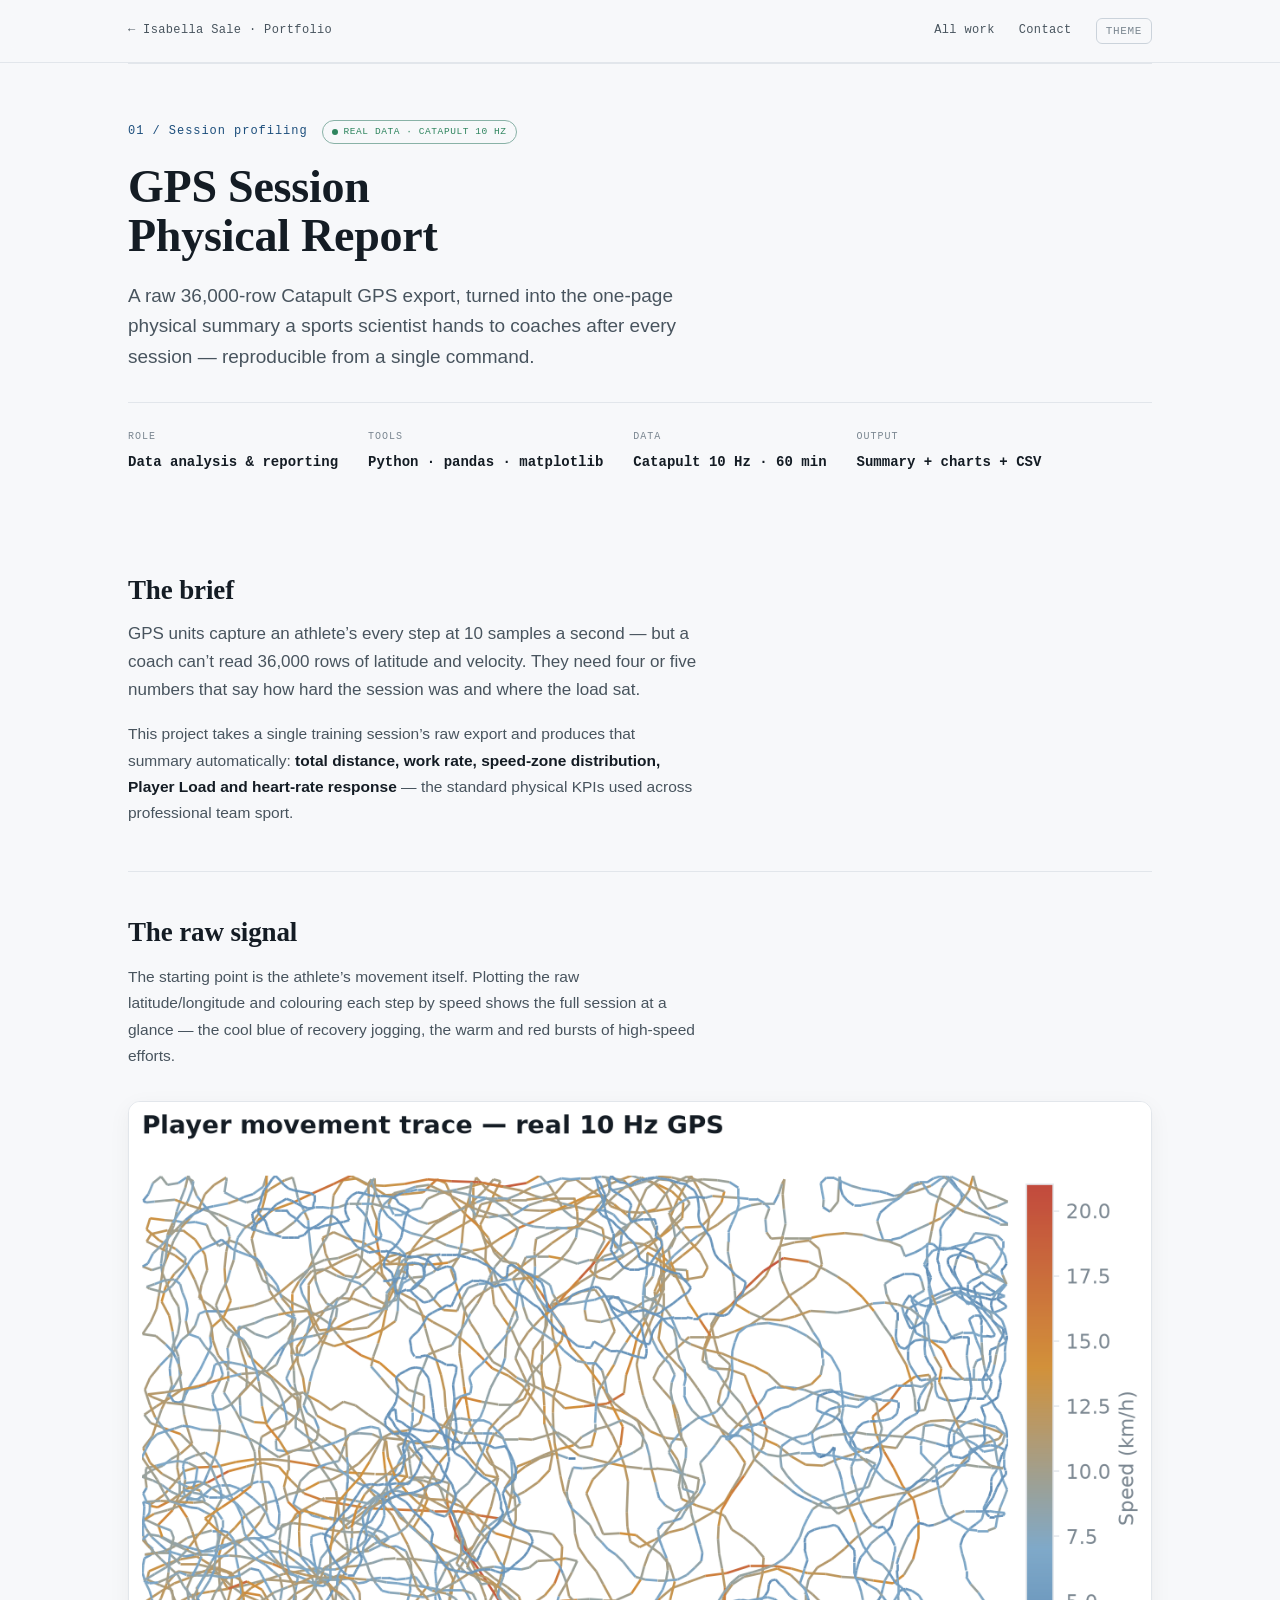
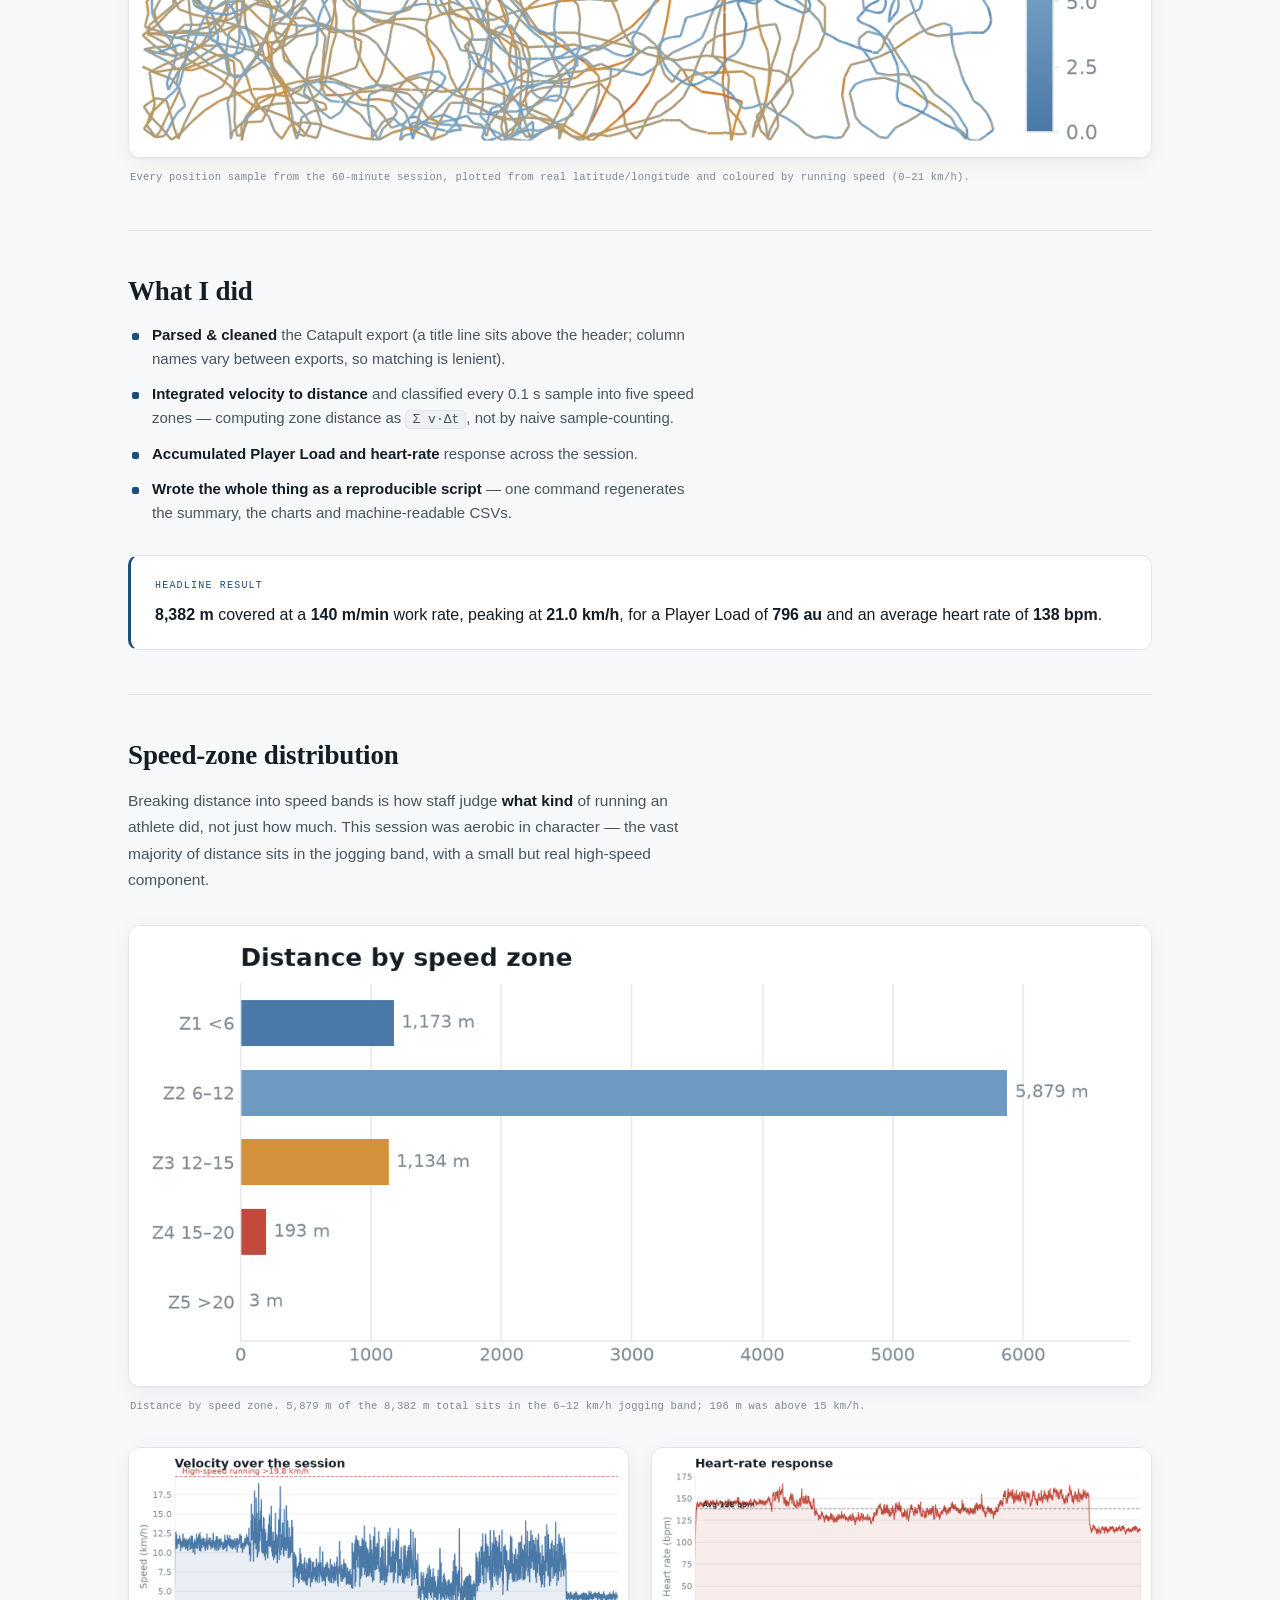
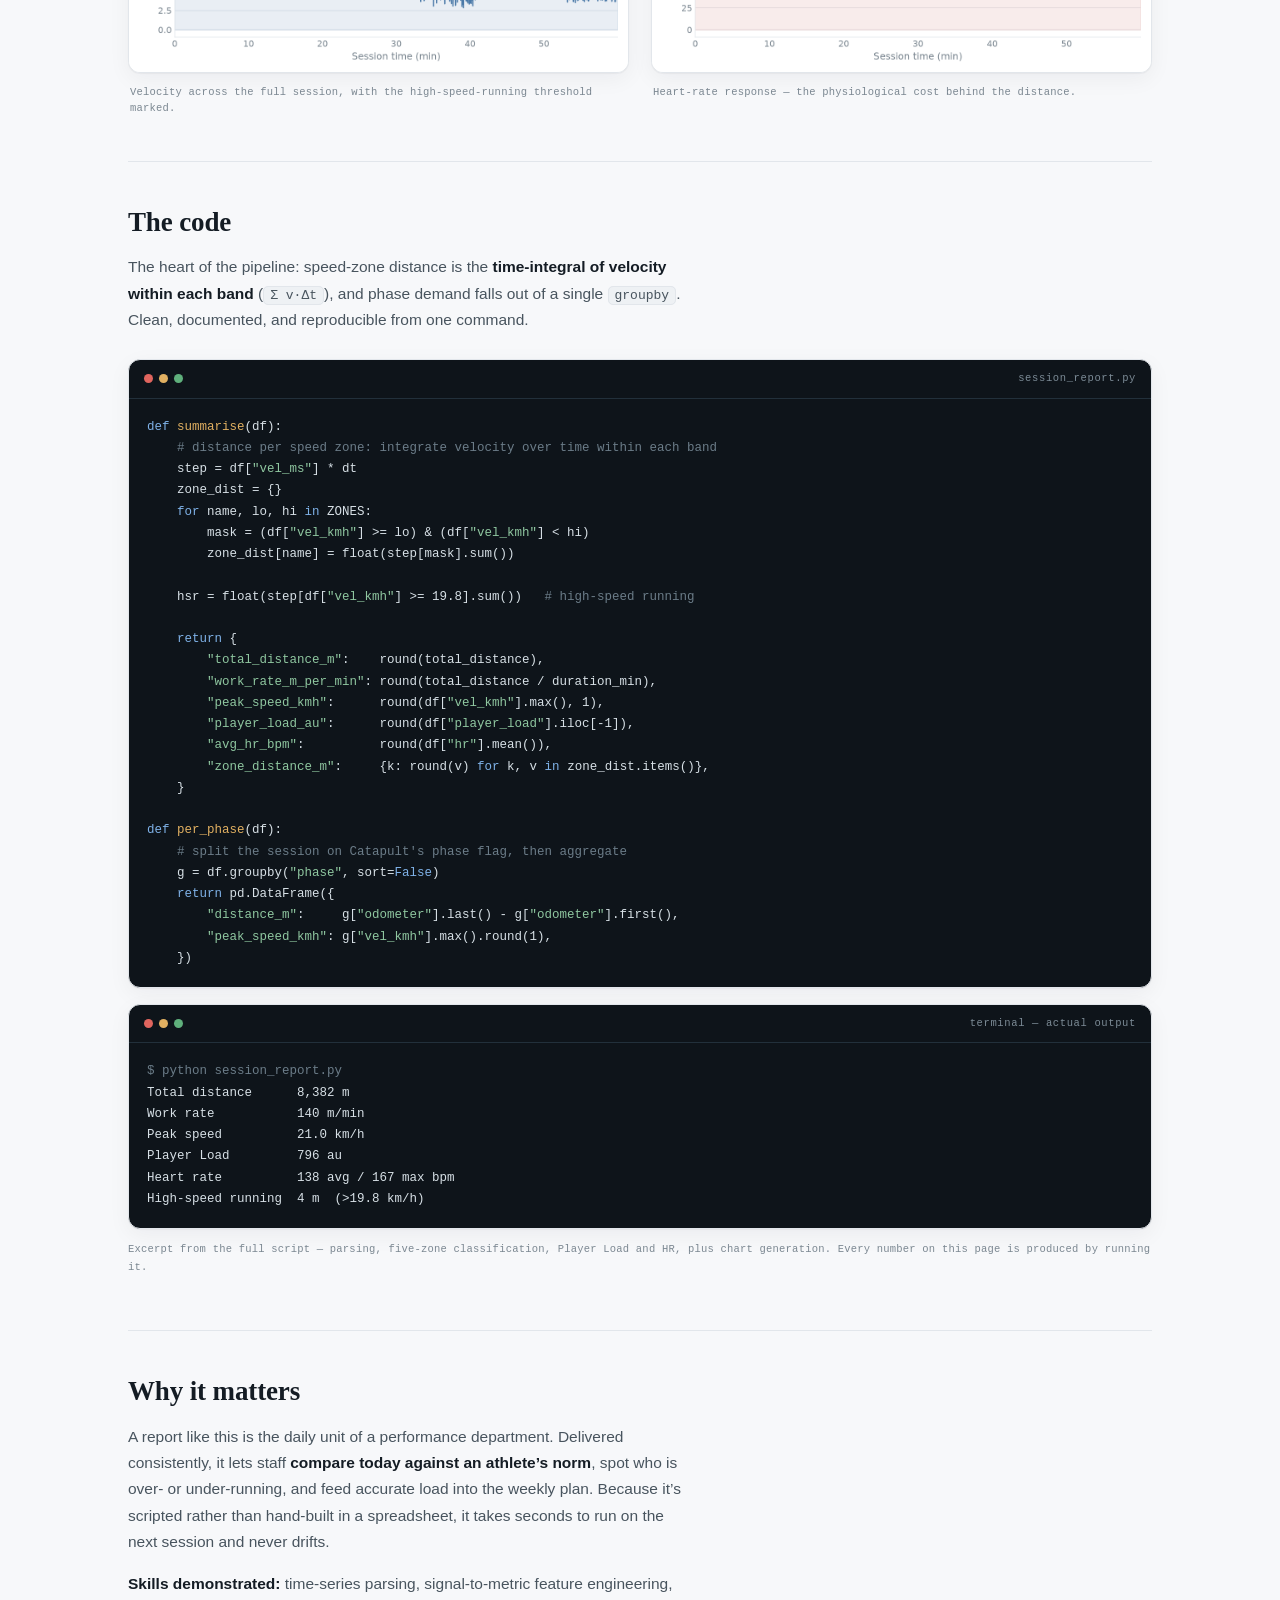
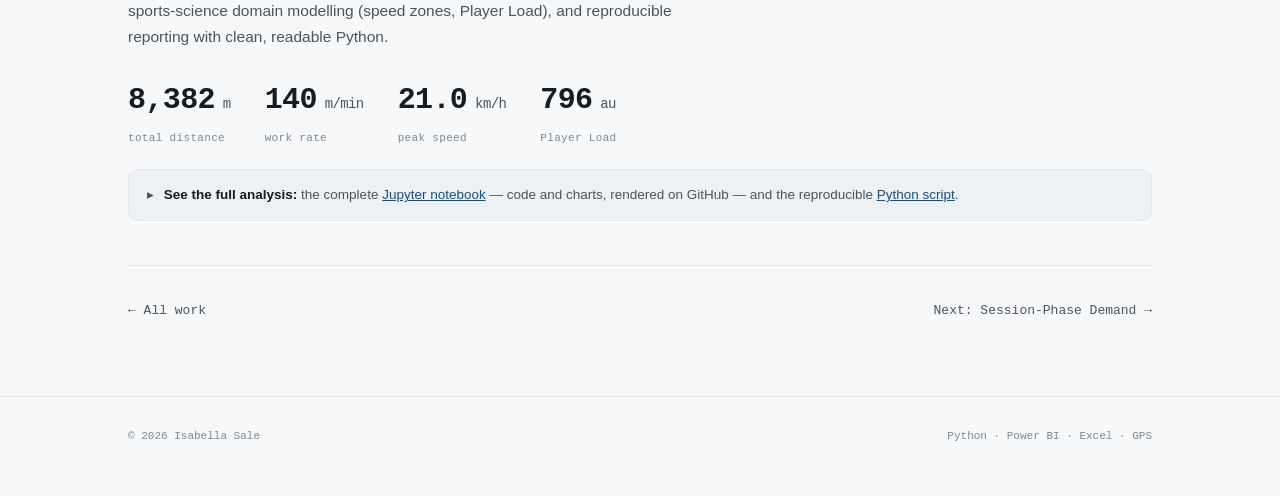
==== commit 98948a49: "Humanize (portrait + personal quote) + Jupyter notebook, session script, README" ====
--- a/case-studies/01-gps-session.html
+++ b/case-studies/01-gps-session.html
@@ -4,6 +4,15 @@
 <meta charset="utf-8">
 <meta name="viewport" content="width=device-width, initial-scale=1">
 <title>GPS Session Physical Report — Isabella Sale</title>
+<meta name="description" content="Turning athlete GPS and wearable data into load monitoring, session reports and readiness — with Python, Power BI and Excel. BSc Sport & Exercise Science, University of Bath.">
+<meta property="og:type" content="website">
+<meta property="og:title" content="GPS Session Physical Report — Isabella Sale">
+<meta property="og:description" content="Turning athlete GPS and wearable data into load monitoring, session reports and readiness — with Python, Power BI and Excel. BSc Sport & Exercise Science, University of Bath.">
+<meta property="og:image" content="https://isabellasale212.github.io/Work-Portfolio/assets/og-image.png">
+<meta property="og:url" content="https://isabellasale212.github.io/Work-Portfolio/">
+<meta name="twitter:card" content="summary_large_image">
+<meta name="twitter:image" content="https://isabellasale212.github.io/Work-Portfolio/assets/og-image.png">
+
 <link rel="stylesheet" href="../assets/site.css">
   <link rel="icon" href="data:image/svg+xml,%3Csvg xmlns=%27http://www.w3.org/2000/svg%27 viewBox=%270 0 32 32%27%3E%3Crect width=%2732%27 height=%2732%27 rx=%277%27 fill=%27%231C4E7C%27/%3E%3Ctext x=%2716%27 y=%2722%27 font-family=%27Helvetica,Arial,sans-serif%27 font-size=%2714%27 font-weight=%27700%27 fill=%27white%27 text-anchor=%27middle%27%3EIS%3C/text%3E%3C/svg%3E">
 </head>
@@ -153,7 +162,7 @@
         <div class="k"><div class="n tnum">21.0<small> km/h</small></div><div class="l">peak speed</div></div>
         <div class="k"><div class="n tnum">796<small> au</small></div><div class="l">Player Load</div></div>
       </div>
-      <div class="demo-banner"><span>▸</span><span>The full, runnable Python — with README and sample data — is on GitHub: <b>github.com/isabellasale212/gps-session-analysis</b> <i>(push the local repo to make this link live)</i>.</span></div>
+      <div class="demo-banner"><span>▸</span><span><b>See the full analysis:</b> the complete <a href="https://github.com/isabellasale212/Work-Portfolio/blob/main/notebooks/gps_session_analysis.ipynb" style="color:var(--accent)">Jupyter notebook</a> — code and charts, rendered on GitHub — and the reproducible <a href="https://github.com/isabellasale212/Work-Portfolio/blob/main/code/session_report.py" style="color:var(--accent)">Python script</a>.</span></div>
     </section>
 
     <nav class="cs-nav">
--- a/assets/site.css
+++ b/assets/site.css
@@ -246,6 +246,19 @@
 .demo-banner{ background:var(--panel2); border:1px solid var(--line); border-radius:10px; padding:14px 18px; margin-top:22px; font-size:13.5px; color:var(--dim); display:flex; gap:10px; align-items:flex-start; }
 .demo-banner b{ color:var(--ink); }
 
+/* about */
+.pullquote{ font-family:var(--serif); font-style:italic; font-size:clamp(21px,2.6vw,30px); line-height:1.34; color:var(--ink); border-left:3px solid var(--accent); padding-left:24px; margin:0 0 36px; max-width:24ch; text-wrap:balance; }
+.pullquote span{ display:block; font-family:var(--mono); font-style:normal; font-size:12px; letter-spacing:.06em; text-transform:uppercase; color:var(--mute); margin-top:16px; }
+.portrait{ width:100%; aspect-ratio:1/1; border-radius:16px; margin-bottom:20px; display:flex; align-items:center; justify-content:center; overflow:hidden; background:linear-gradient(135deg,var(--accent),color-mix(in srgb,var(--accent) 55%,var(--hot))); color:#fff; font-family:var(--serif); font-weight:600; font-size:56px; letter-spacing:.02em; box-shadow:var(--shadow); }
+.portrait img{ width:100%; height:100%; object-fit:cover; display:block; }
+.about-grid{ display:grid; grid-template-columns:1.55fr 1fr; gap:44px; align-items:start; }
+@media (max-width:780px){ .about-grid{ grid-template-columns:1fr; gap:26px; } }
+.about-grid .prose p{ font-size:16.5px; }
+.about-facts{ border:1px solid var(--line); border-radius:14px; background:var(--panel); padding:24px 26px; box-shadow:var(--shadow); }
+.about-facts .fk{ font-family:var(--mono); font-size:10px; letter-spacing:.1em; text-transform:uppercase; color:var(--mute); margin-top:18px; }
+.about-facts .fk:first-child{ margin-top:0; }
+.about-facts .fv{ font-size:15px; color:var(--ink); margin-top:4px; line-height:1.4; }
+
 /* code panel */
 .code{ background:#0E141A; border:1px solid var(--line); border-radius:12px; overflow:hidden; margin-top:26px; box-shadow:var(--shadow); }
 .code .chd{ display:flex; align-items:center; justify-content:space-between; padding:10px 15px; border-bottom:1px solid #22303B; font-family:var(--mono); font-size:10.5px; letter-spacing:.06em; color:#7C8B96; }
@@ -294,6 +307,47 @@
 .cs-phones img{ width:100%; height:auto; display:block; border-radius:12px; border:1px solid var(--line); box-shadow:var(--shadow); background:#fff; }
 .cs-phones .pcap{ font-family:var(--mono); font-size:10.5px; color:var(--mute); text-align:center; margin-top:9px; letter-spacing:.03em; }
 
-.reveal{ opacity:0; transform:translateY(14px); transition:opacity .55s ease,transform .55s ease; }
+.reveal{ opacity:0; transform:translateY(16px); transition:opacity .6s ease,transform .6s ease; }
 .reveal.in{ opacity:1; transform:none; }
 @media (prefers-reduced-motion:reduce){ .reveal{ opacity:1; transform:none; transition:none; } }
+
+/* ---------------- vibrancy pass ---------------- */
+/* hero depth: soft colour glows behind the content */
+.hero{ position:relative; overflow:hidden; }
+.hero::before{ content:""; position:absolute; top:-160px; right:-140px; width:640px; height:640px; border-radius:50%;
+  background:radial-gradient(circle, color-mix(in srgb,var(--accent) 22%, transparent), transparent 62%); filter:blur(10px); z-index:0; pointer-events:none; }
+.hero::after{ content:""; position:absolute; bottom:-180px; left:-120px; width:500px; height:500px; border-radius:50%;
+  background:radial-gradient(circle, color-mix(in srgb,var(--warm) 15%, transparent), transparent 62%); filter:blur(10px); z-index:0; pointer-events:none; }
+.hero .hero-grid{ position:relative; z-index:1; }
+
+/* gradient on the emphasised hero words */
+.hero h1 em{ font-style:italic; background:linear-gradient(115deg,var(--accent),var(--hot)); -webkit-background-clip:text; background-clip:text; color:transparent; }
+
+/* eyebrow gets a small accent tick */
+.eyebrow{ display:inline-flex; align-items:center; gap:10px; }
+.eyebrow::before{ content:""; width:16px; height:2px; border-radius:2px; background:var(--accent); flex:none; }
+
+/* colour-coded big numbers */
+.tn.cool{ color:var(--cool); } .tn.warm{ color:var(--warm); } .tn.hot{ color:var(--hot); }
+
+/* primary CTA gets lift + subtle gradient */
+.btn.primary{ background:linear-gradient(120deg,var(--accent),color-mix(in srgb,var(--accent) 62%,var(--cool))); box-shadow:0 6px 20px color-mix(in srgb,var(--accent) 32%,transparent); }
+.btn.primary:hover{ box-shadow:0 8px 26px color-mix(in srgb,var(--accent) 42%,transparent); }
+
+/* project cards reveal the intensity ramp on hover */
+.card::after{ content:""; position:absolute; left:0; top:0; height:3px; width:0; background:linear-gradient(90deg,var(--cool),var(--warm),var(--hot)); transition:width .45s ease; z-index:3; }
+.card:hover::after{ width:100%; }
+
+/* staggered entrance within grids */
+.caps .cap:nth-child(2), .method-steps .step:nth-child(2), .research .rcard:nth-child(2){ transition-delay:.09s; }
+.caps .cap:nth-child(3), .method-steps .step:nth-child(3){ transition-delay:.18s; }
+.caps .cap:nth-child(4){ transition-delay:.27s; }
+
+/* count-up: avoid layout shift while numbers animate */
+.countup{ font-variant-numeric:tabular-nums; }
+
+/* case-study figures lift a touch on hover */
+.cs-fig .frame{ transition:transform .25s ease, box-shadow .25s ease; }
+.cs-fig .frame:hover{ transform:translateY(-3px); }
+.cs-phones img{ transition:transform .25s ease; }
+.cs-phones figure:hover img{ transform:translateY(-4px); }
